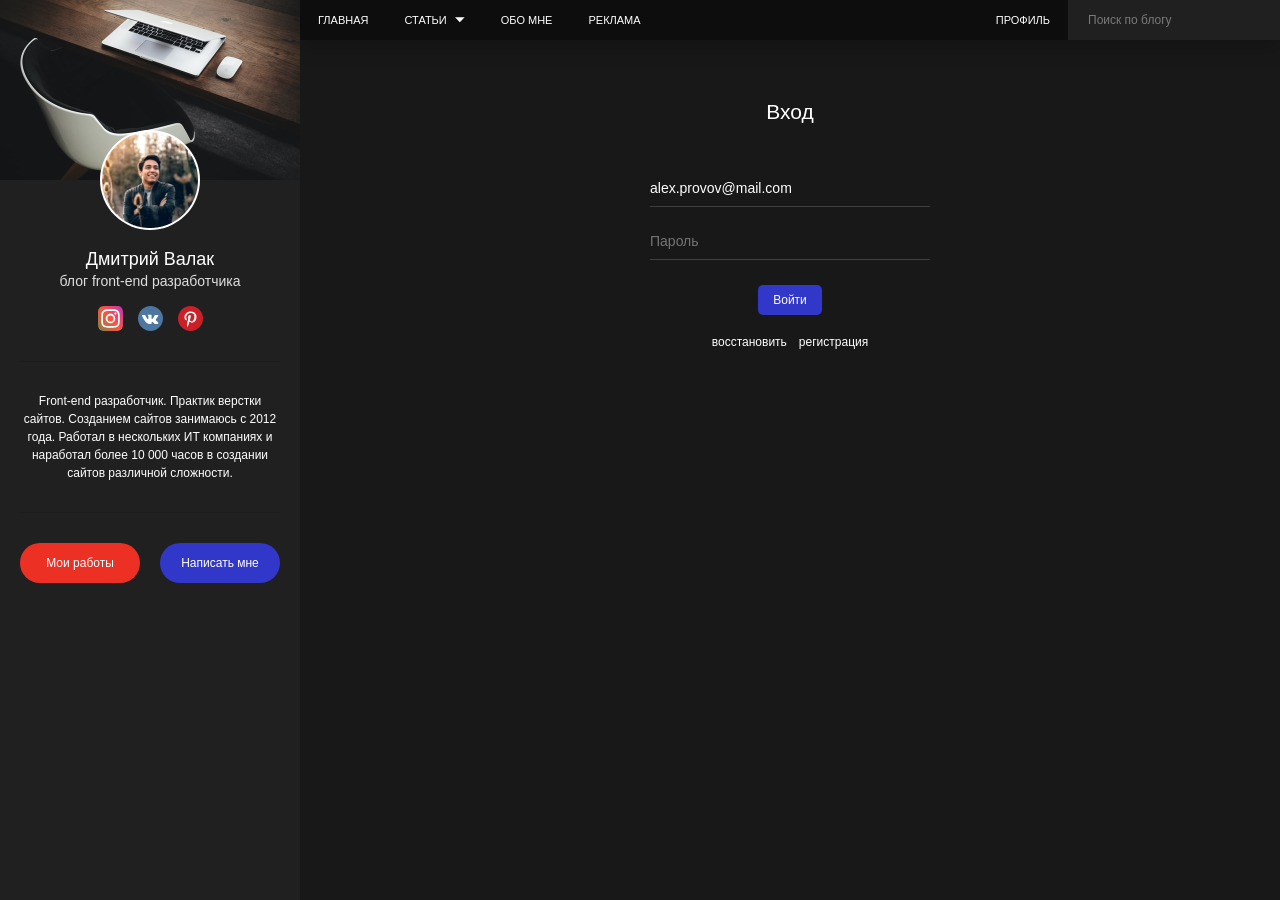
==== auth.html @ bd45b528 "feat: create auth page layout" ====
<!DOCTYPE html>
<html lang="ru">
<head>
  <meta charset="UTF-8">
  <meta name="viewport" content="width=device-width, initial-scale=1.0">
  <title>Developer Blog</title>

  <link rel="stylesheet" href="./css/reset.css">
  <link rel="stylesheet" href="./css/variables.css">
  <link rel="stylesheet" href="./css/global.css">
  <link rel="stylesheet" href="./css/style.css">
  <link rel="stylesheet" href="./css/auth.css">
</head>
<body>
  <div class="page">

    <aside class="sidebar">
      <div class="sidebar__cover"></div>

      <div class="sidebar__profile">
        <img src="./images/sidebar/avatar.jpg" alt="Дмитрий Валак" class="sidebar__avatar">

        <h1 class="sidebar__name">Дмитрий Валак</h1>
        <p class="sidebar__description">блог front-end разработчика</p>

        <ul class="sidebar__socials">
          <li>
            <a href="#">
              <img src="./images/icons/instagram.svg" alt="Instagram">
            </a>
          </li>
        
          <li>
            <a href="#">
              <img src="./images/icons/vk.svg" alt="VK">
            </a>
          </li>
        
          <li>
            <a href="#">
              <img src="./images/icons/pinterest.svg" alt="Pinterest">
            </a>
          </li>
        </ul>
      </div>

      <div class="divider sidebar__divider"></div>

      <p class="sidebar__text">
        Front-end разработчик. Практик верстки сайтов. Созданием сайтов занимаюсь с 2012 года. Работал в нескольких ИТ компаниях и наработал более 10 000 часов в создании сайтов различной сложности.
      </p>

      <div class="divider sidebar__divider"></div>

      <div class="sidebar__buttons">
        <a href="./works.html" class="sidebar__button sidebar__button--red">Мои работы</a>
        <a href="#" class="sidebar__button sidebar__button--blue">Написать мне</a>
      </div>
    </aside>

    <main class="content">

      <header class="header">
        <nav class="header__nav">
          <ul class="header__menu">
            <li class="header__item">
              <a href="./index.html" class="header__link">Главная</a>
            </li>
    
            <li class="header__item header__item--dropdown">
              <a href="#" class="header__link">Статьи
                <img
                  src="./images/icons/arrow-down.svg"
                  alt=""
                  class="header__arrow"
                >
              </a>
              <ul class="header__submenu">
                <li><a href="#" class="header__submenu-link">Создание сайтов</a></li>
                <li><a href="#" class="header__submenu-link">Интернет-маркетинг</a></li>
                <li><a href="#" class="header__submenu-link">Продвижение видео</a></li>
              </ul>
            </li>
    
            <li class="header__item">
              <a href="#" class="header__link">Обо мне</a>
            </li>
    
            <li class="header__item">
              <a href="#" class="header__link">Реклама</a>
            </li>
          </ul>
        </nav>
    
        <div class="header__right">
          <a href="./auth.html" class="header__profile">Профиль</a>
    
          <form class="header__search">
            <input 
              type="text" 
              class="header__search-input" 
              placeholder="Поиск по блогу"
            >
          </form>
        </div>
      </header>

      <section class="auth">
        <h2 class="auth__title">Вход</h2>
      
        <form class="auth__form">
          <label class="auth__field">
            <input
              type="email"
              class="auth__input"
              placeholder="Ваш e-mail"
              value="alex.provov@mail.com"
            >
          </label>
      
          <label class="auth__field">
            <input
              type="password"
              class="auth__input"
              placeholder="Пароль"
            >
          </label>
      
          <button class="auth__button" type="submit">Войти</button>
      
          <div class="auth__links">
            <a href="#" class="auth__link">восстановить</a>
            <a href="#" class="auth__link">регистрация</a>
          </div>
        </form>
      </section>
    
    </main>

  </div>
</body>
</html>
---- css/variables.css ----
:root {
  --color-bg: #181818;
  --color-sidebar: #202020;
  --color-header: #0D0D0D;
  --color-card: #202020;
  --color-post: #121212;
  --color-light: #EBEBEB;
  --color-dot: #C4C4C4;

  --color-text: #FFFFFF;
  --color-text-muted: #DEDEDE;
  --color-placeholder: rgba(255, 255, 255, 0.4);
  --color-link: #F3EBA2;

  --color-blue: #3137C9;
  --color-blue-light: #107EFF;
  --color-blue-active: #104BE3;
  --color-red: #ED3024;
  --color-orange: #EA8C1E;

  --color-black: #0D0D0D;
  --color-dark: #1C1C1C;

  --font-main: "Roboto", sans-serif;

  --sidebar-width: 300px;

  --transition: 0.3s ease;
}
---- css/global.css ----
html {
  scroll-behavior: smooth;
}

body {
  font-family: var(--font-main);
  background-color: var(--color-bg);
  color: var(--color-text);
}

a {
  color: inherit;
  text-decoration: none;
}

.divider {
  height: 1px;
  background-color: var(--color-dark);
}
---- css/style.css ----
.page {
  min-height: 100vh;
}

.content {
  margin-left: var(--sidebar-width);
}

/* SIDEBAR */

.sidebar {
  position: fixed;
  top: 0;
  left: 0;
  width: var(--sidebar-width);
  height: 100vh;
  overflow-y: auto;
  background-color: var(--color-sidebar);
}

.sidebar__profile,
.sidebar__text,
.sidebar__buttons {
  padding-inline: 20px;
}

.sidebar__cover {
  height: 180px;
  background-image: url("../images/sidebar/cover.jpg");
  background-size: cover;
  background-position: center;
}

.sidebar__profile {
  position: relative;
  display: flex;
  flex-direction: column;
  align-items: center;
  margin-top: -50px;
  text-align: center;
}

.sidebar__avatar {
  width: 100px;
  height: 100px;
  margin-bottom: 19px;
  border-radius: 50%;
  object-fit: cover;
}

.sidebar__name {
  margin-bottom: 3px;
  font-size: 18px;
  font-weight: 400;
}

.sidebar__description {
  margin-bottom: 17px;
  color: var(--color-text-muted);
  font-size: 14px;
  font-weight: 300;
}

.sidebar__socials {
  display: flex;
  gap: 15px;
}

.sidebar__socials a {
  display: flex;
  justify-content: center;
  align-items: center;
}

.sidebar__divider {
  margin: 30px 20px;
}

.sidebar__text {
  color: var(--color-text);
  font-size: 12px;
  line-height: 1.5;
  text-align: center;
}

.sidebar__buttons {
  display: flex;
  gap: 20px;
  margin-bottom: 30px;
}

.sidebar__button {
  display: flex;
  justify-content: center;
  align-items: center;
  min-height: 40px;
  flex: 1;
  border-radius: 25px;
  color: var(--color-text);
  font-size: 12px;
  font-weight: 500;
  transition: var(--transition);
}

.sidebar__button--red {
  background-color: var(--color-red);
}

.sidebar__button--blue {
  background-color: var(--color-blue);
}

.sidebar__button:hover {
  opacity: 0.85;
}

/* HEADER */

.header {
  display: flex;
  justify-content: space-between;
  height: 40px;
  background-color: var(--color-header);
  box-shadow: 0 5px 22px rgba(0, 0, 0, 0.25);
}

.header__menu,
.header__right {
  display: flex;
  align-items: center;
}

.header__item {
  position: relative;
}

.header__link,
.header__profile {
  display: flex;
  align-items: center;
  height: 40px;
  padding-inline: 18px;
  color: var(--color-text);
  font-size: 11px;
  text-transform: uppercase;
  transition: var(--transition);
}

.header__link:hover,
.header__profile:hover {
  background-color: var(--color-blue);
}

.header__arrow {
  width: 10px;
  height: 6px;
  margin-left: 8px;
  transition: transform var(--transition);
}

.header__item--dropdown:hover .header__arrow {
  transform: rotate(180deg);
}

.header__submenu {
  position: absolute;
  top: 100%;
  left: 0;
  z-index: 10;
  min-width: 165px;
  padding-block: 12px;
  background-color: var(--color-blue);
  opacity: 0;
  visibility: hidden;
  transition:
    opacity var(--transition),
    visibility var(--transition);
}

.header__item--dropdown:hover .header__link {
  background-color: var(--color-blue);
}

.header__item--dropdown:hover .header__submenu {
  opacity: 1;
  visibility: visible;
}

.header__submenu-link {
  position: relative;
  display: inline-block;
  padding: 10px 12px;
  color: var(--color-text);
  font-size: 12px;
}

.header__submenu-link::after {
  content: "";
  position: absolute;
  left: 12px;
  bottom: 6px;
  width: 0;
  height: 1px;
  background-color: var(--color-text);
  transition: var(--transition);
}

.header__submenu-link:hover::after {
  width: calc(100% - 24px);
}

.header__search-input {
  width: 212px;
  height: 40px;
  padding-inline: 20px;
  border: none;
  outline: none;
  background-color: var(--color-card);
  color: var(--color-text);
  font-size: 12px;
}

.header__search-input::placeholder {
  color: var(--color-placeholder);
}

/* STORIES */

.stories {
  display: grid;
  grid-template-columns: repeat(4, 1fr);
  gap: 13px;
  max-width: 600px;
  margin: 60px auto 30px;
}

.stories__item {
  position: relative;
  min-height: 195px;
  overflow: hidden;
  border-radius: 5px;
  background-color: var(--color-card);
  box-shadow: 0 5px 15px rgba(0, 0, 0, 0.2);
}

.stories__image {
  width: 100%;
  height: 100%;
  object-fit: cover;
}

.stories__item::after {
  content: "";
  position: absolute;
  inset: 0;
  background: linear-gradient(
    180deg,
    rgba(0, 0, 0, 0.8) 0%,
    rgba(0, 0, 0, 0) 52%,
    rgba(0, 0, 0, 0.8) 100%
  );
}

.stories__title {
  position: absolute;
  top: 15px;
  left: 11px;
  right: 11px;
  z-index: 1;
  font-size: 12px;
  font-weight: normal;
}

.stories__date {
  position: absolute;
  right: 11px;
  bottom: 12px;
  z-index: 1;
  font-size: 12px;
}

/* CREATE POST */

.create-post {
  max-width: 600px;
  margin: 0 auto 30px;
}

.create-post__form {
  display: flex;
  align-items: center;
  justify-content: space-between;
  gap: 15px;
  min-height: 74px;
  padding: 15px 20px 15px 28px;
  border-radius: 5px;

  background-color: var(--color-post);
  box-shadow: 0 15px 25px rgba(0, 0, 0, 0.45);
}

.create-post__input {
  flex: 1;
  border: none;
  outline: none;
  background-color: transparent;
  color: var(--color-text);
  font-size: 15px;
}

.create-post__input::placeholder {
  color: var(--color-placeholder);
}

.create-post__actions {
  display: flex;
  gap: 15px;
}

.create-post__button {
  display: flex;
  justify-content: center;
  align-items: center;
  width: 44px;
  height: 44px;
  border: none;
  border-radius: 50%;
  transition: var(--transition);
}

.create-post__button:hover {
  opacity: 0.85;
}

.create-post__button--photo {
  background-color: var(--color-light);
}

.create-post__button--send {
  background-color: var(--color-blue);
}

/* POSTS */

.posts {
  max-width: 600px;
  margin: 0 auto;
}

.post {
  margin-bottom: 30px;
  overflow: hidden;
  border-radius: 5px;
  background-color: var(--color-card);
  box-shadow: 0 15px 25px rgba(0, 0, 0, 0.35);
}

.post__image {
  display: block;
  width: 100%;
}

.post__content {
  padding: 25px;
}

.post__title {
  margin-bottom: 15px;
  font-size: 18px;
  font-weight: 500;
}

.post__text {
  color: var(--color-text-muted);
  font-size: 14px;
  line-height: 1.5;
}

.post__date,
.post__category {
  color: var(--color-placeholder);
  font-size: 12px;
}

.post__footer {
  display: flex;
  justify-content: space-between;
  align-items: center;
  margin-top: 20px;
}

.post__meta {
  display: flex;
  align-items: center;
  gap: 15px;
}

.post__category {
  position: relative;
}

.post__category::before {
  content: "•";
  margin-right: 15px;
  color: var(--color-dot);
}

.post__link {
  color: var(--color-blue-light);
  font-size: 14px;
  text-transform: lowercase;
}

.post__video {
  position: relative;
}

.post__play {
  position: absolute;
  top: 50%;
  left: 50%;
  width: 75px;
  height: 75px;
  border: none;
  background-color: transparent;
  transform: translate(-50%, -50%);
}

.post__play img {
  width: 100%;
  height: 100%;
}

.post:last-child {
  margin-bottom: 0;
}

/* PAGINATION */

.pagination {
  display: flex;
  justify-content: center;
  gap: 10px;
  margin: 80px auto 80px;
}

.pagination__link {
  display: flex;
  justify-content: center;
  align-items: center;
  width: 40px;
  height: 40px;
  border-radius: 3px;
  background-color: var(--color-header);
  color: var(--color-text);
  font-size: 14px;
  transition: var(--transition);
}

.pagination__link:hover,
.pagination__link--active {
  background-color: var(--color-blue-active);
}
---- css/auth.css ----
.auth {
  width: 280px;
  margin: 0 auto;
  padding-top: 60px;
  text-align: center;
}

.auth__title {
  margin-bottom: 55px;
  font-size: 21px;
  font-weight: normal;
  color: var(--color-text);
}

.auth__form {
  display: flex;
  flex-direction: column;
  align-items: center;
}

.auth__field {
  width: 100%;
  margin-bottom: 25px;
}

.auth__input {
  width: 100%;
  padding: 0 0 10px;
  border: none;
  border-bottom: 1px solid #3f3f3f;
  background: transparent;
  font-size: 14px;
  color: var(--color-text);
}

.auth__input:focus {
  outline: none;
  border-bottom-color: var(--color-blue-light);
}

.auth__input::placeholder {
  color: var(--color-placeholder);
}

.auth__button {
  margin-bottom: 20px;
  padding: 8px 15px;
  border: none;
  border-radius: 5px;
  background-color: var(--color-blue);
  font-size: 12px;
  color: var(--color-text);
  cursor: pointer;
  transition: var(--transition);
}

.auth__button:hover {
  opacity: 0.85;
}

.auth__links {
  display: flex;
  justify-content: center;
  gap: 12px;
}

.auth__link {
  position: relative;
  display: inline-block;
  font-size: 12px;
  color: var(--color-text);
}

.auth__link::after {
  content: "";
  position: absolute;
  left: 0;
  bottom: -2px;
  width: 0;
  height: 1px;
  background-color: var(--color-text);
  transition: width var(--transition);
}

.auth__link:hover::after {
  width: 100%;
}
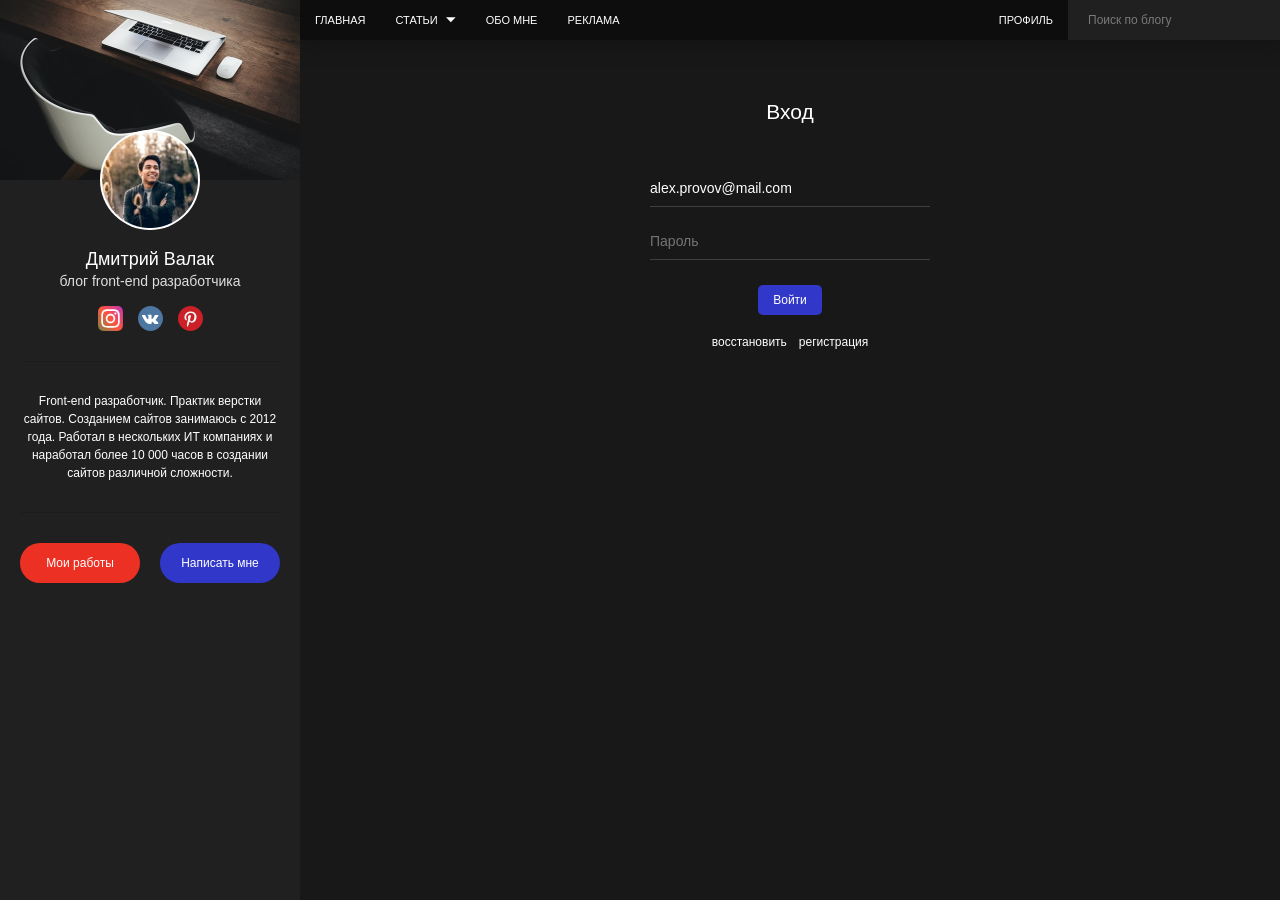
==== commit 2b414bb5: "feat: hide sidebar and add mobile header for tablets" ====
--- a/auth.html
+++ b/auth.html
@@ -61,6 +61,9 @@
     <main class="content">
 
       <header class="header">
+        <button class="header__burger" type="button" aria-label="Открыть меню">
+          <span></span>
+        </button>
         <nav class="header__nav">
           <ul class="header__menu">
             <li class="header__item">
--- a/css/style.css
+++ b/css/style.css
@@ -116,6 +116,10 @@
 
 /* HEADER */
 
+.header__burger {
+  display: none;
+}
+
 .header {
   display: flex;
   justify-content: space-between;
@@ -139,7 +143,7 @@
   display: flex;
   align-items: center;
   height: 40px;
-  padding-inline: 18px;
+  padding-inline: 15px;
   color: var(--color-text);
   font-size: 11px;
   text-transform: uppercase;
@@ -224,6 +228,51 @@
   color: var(--color-placeholder);
 }
 
+@media (max-width: 960px) {
+  .sidebar {
+    display: none;
+  }
+
+  .content {
+    margin-left: 0;
+  }
+
+  .header {
+    position: sticky;
+    top: 0;
+    z-index: 100;
+
+  }
+
+  .header__nav,
+  .header__profile {
+    display: none;
+  }
+
+  .header__burger {
+    display: flex;
+    flex-direction: column;
+    justify-content: center;
+    align-items: center;
+    gap: 5px;
+    width: 40px;
+    height: 40px;
+    flex-shrink: 0;
+    border: none;
+    background-color: var(--color-header);
+  }
+
+  .header__burger span,
+  .header__burger::before,
+  .header__burger::after {
+    content: "";
+    display: block;
+    width: 22px;
+    height: 2px;
+    background-color: var(--color-text);
+  }
+}
+
 /* STORIES */
 
 .stories {
